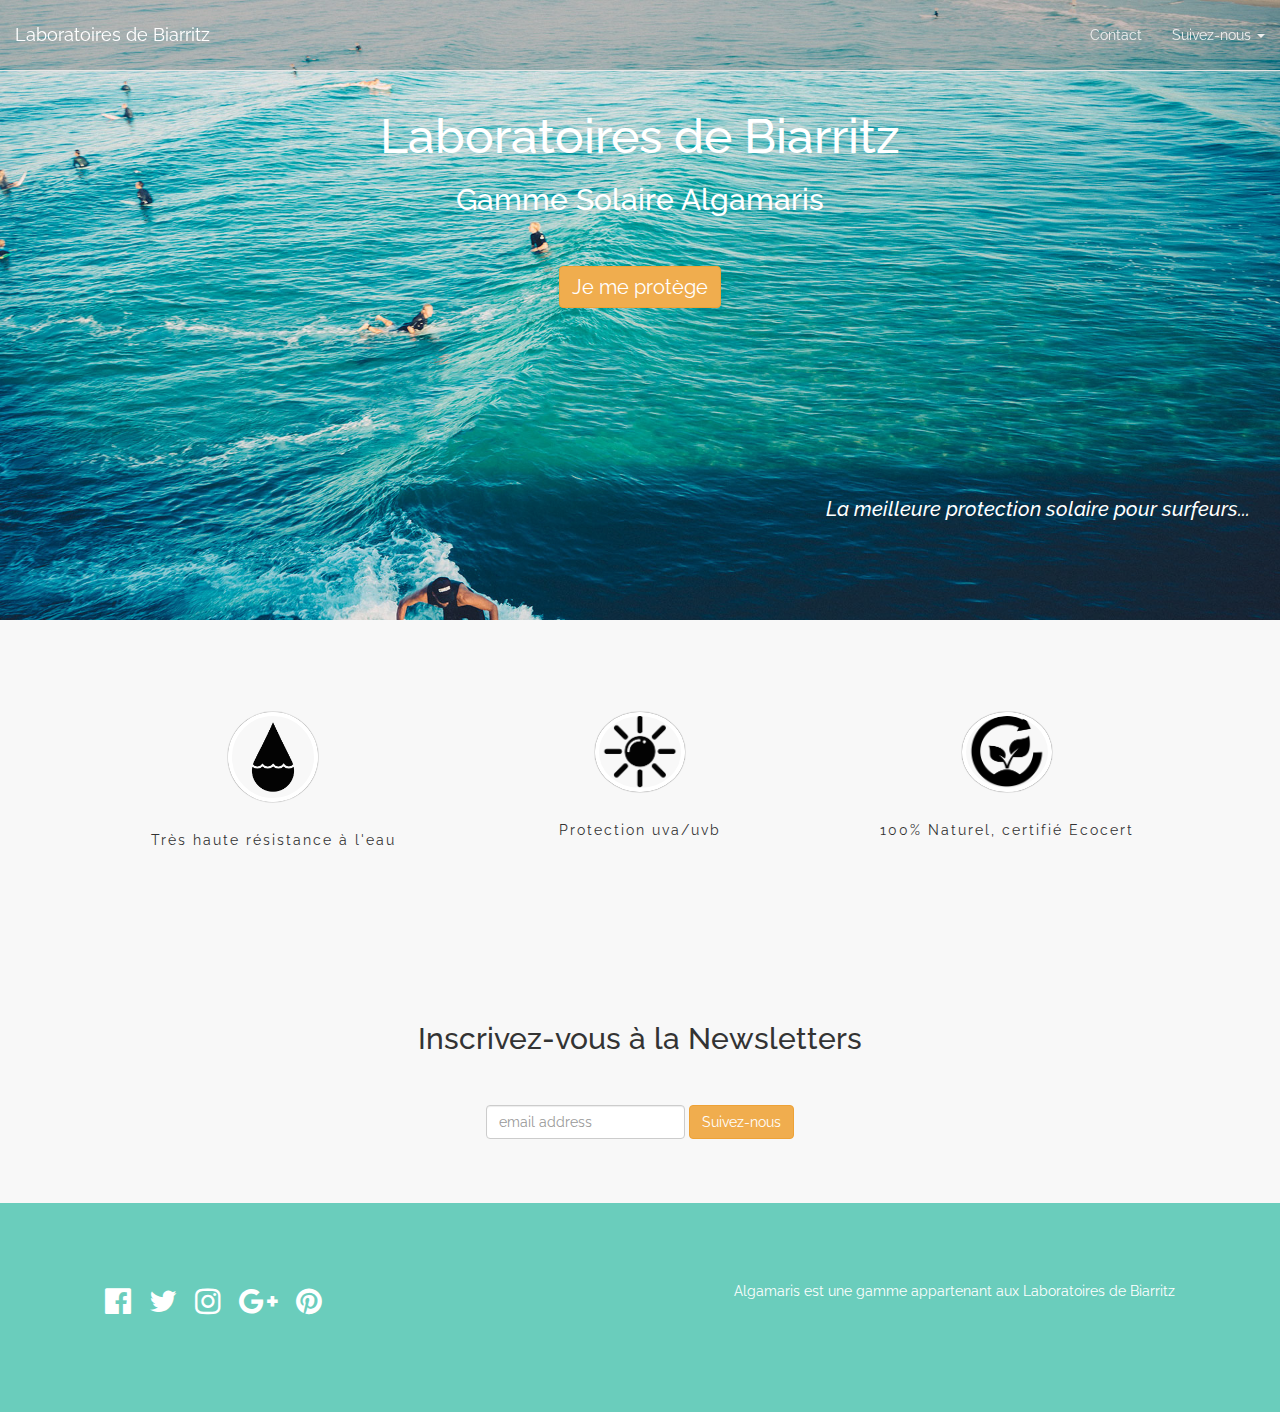
==== index.html @ d1004d2c "changement taille spencer" ====
<html>
<head>
	<meta charset="utf-8">
    <meta http-equiv="X-UA-Compatible" content="IE=edge">
    <meta name="viewport" content="width=device-width, initial-scale=1">
    
	<title>Algamaris - Crèmes solaires pour surfeurs</title>
  <meta name="description" content="Les Laboratoires de Biarritz commercialisent des produits solaires bio et résistants à l'eau tout en protégant les océans. " />
	<link rel="stylesheet" href="https://maxcdn.bootstrapcdn.com/bootstrap/3.2.0/css/bootstrap.min.css">
	<link href='http://fonts.googleapis.com/css?family=Raleway:400,700' rel='stylesheet' type='text/css'>
	<link rel="stylesheet" href="http://maxcdn.bootstrapcdn.com/font-awesome/4.3.0/css/font-awesome.min.css">
	<link rel="stylesheet" type="text/css" href="style.css">

<meta property="og:title" content="Algamaris - Crèmes solaires pour Surfeurs" />
<meta property="og:type" content="article" />
<meta property="og:url" content="http://www.laboratoires-biarritz.fr/" />
<meta property="og:image" content="http://example.com/image.jpg" />
<meta property="og:description" content="Les Laboratoires de Biarritz commercialisent des produits solaires bio et résistants à l'eau tout en protégant les océans." />
<meta property="og:site_name" content="Laboratoires de Biarritz" />
<meta property="fb:admins" content="https://www.facebook.com/laboratoires.biarritz" />


</head>

<body>

<nav class="navbar navbar-default navbar-fixed-top navbar-transparent">
  <div class="container-fluid">
    <!-- Brand and toggle get grouped for better mobile display -->
    <div class="navbar-header">
      <button type="button" class="navbar-toggle collapsed" data-toggle="collapse" data-target="#bs-example-navbar-collapse-1">
        <span class="sr-only">Toggle navigation</span>
        <span class="icon-bar"></span>
        <span class="icon-bar"></span>
        <span class="icon-bar"></span>
      </button>
      <a class="navbar-brand" href="http://www.laboratoires-biarritz.fr/">Laboratoires de Biarritz</a>
    </div>

    <!-- Collect the nav links, forms, and other content for toggling -->
    
      <ul class="nav navbar-nav navbar-right">
        <li><a href="contact.html">Contact</a></li>
        <li class="dropdown">
          <a href="#" class="dropdown-toggle" data-toggle="dropdown" role="button" aria-expanded="false">Suivez-nous <span class="caret"></span></a>
          <ul class="dropdown-menu" role="menu">
            <li><a href="https://www.facebook.com/laboratoires.biarritz">Facebook</a></li>
            <li><a href="https://twitter.com/labobiarritz">Twitter</a></li>
            <li><a href="https://instagram.com/labobiarritz/">Instagram</a></li>
            <li><a href="https://www.pinterest.com/labobiarritz/">Pinterest</a></li>
          </ul>
        </li>
      </ul>
    </div><!-- /.navbar-collapse -->
  </div><!-- /.container-fluid -->
</nav>


	<div id="wrapper">
    <h1 class="text-center">Laboratoires de Biarritz</h1>
    <h2 class="text-center">Gamme Solaire Algamaris</h2>

    <button type="button" class="btn btn-warning" class="text-center" class="button"><a href="http://www.laboratoires-biarritz.fr/boutique/fr/12-protection-solaire">Je me protège</a></button>

     <h3 class="text-right">La meilleure protection solaire pour surfeurs...</h2>
  </div>

  </div>
</div>

<div class="spacer"></div>

<div class="container text-center">
  <div class="row">

    <div class="col-sm-4 feature">
    <img src="images/noun_1587.png" alt="Resistant à l'eau" width="90px">
    <p>Très haute résistance à l'eau</p>
    </div>

    <div class="col-sm-4 feature">
    <img src="images/noun_16610_cc.png" alt="Protection solaire" width="90">
    <p>Protection uva/uvb</p>
    </div>

    <div class="col-sm-4 feature">
    <img src="images/noun_107010_cc.png" alt="cosmebio" width="90px">
    <p>100% Naturel, certifié Ecocert</p>
    </div>
  
  </div>
</div>

<div class="spacer"></div>

<div class="container">
  <div class="row">
    <div class="col-xs-12 text-center">
      
      <h2>Inscrivez-vous à la Newsletters</h2>
        <link href="//cdn-images.mailchimp.com/embedcode/slim-081711.css" rel="stylesheet" type="text/css">
        <div id="mc_embed_signup">
        <form class="form-inline" role="form" action="YOUR MAILCHIMP LIST URL" method="post" id="mc-embedded-subscribe-form" name="mc-embedded-subscribe-form">
          <input type="email" name="EMAIL" class="form-control" id="mce-EMAIL" placeholder="email address" required>
          <input type="submit" value="Suivez-nous" name="subscribe" id="mc-embedded-subscribe" class="btn btn-warning">
        </form>
        </div>

    </div>
  </div>  
</div>

<div id="footer">
<div class="container">
	<div class="row">

		<div class="col-xs-6 col-md-4">


		<ul class="list-inline social">
			<li><a href="https://www.facebook.com/laboratoires.biarritz"><i class="fa fa-facebook-official"></i></a></li>
			<li><a href="https://twitter.com/LaboBiarritz"><i class="fa fa-twitter"></i></a></li>
			<li><a href="https://instagram.com/labobiarritz/"><i class="fa fa-instagram"></i></a></li>
      <li><a href="https://plus.google.com/+LaboratoiresbiarritzFrance"><i class="fa fa-google-plus"></i></a></li>
      <li><a href="https://www.pinterest.com/labobiarritz/"><i class="fa fa-pinterest"></i></a></li>
		</ul>
		</div>

		<div class="col-xs-6 col-md-8 text-right">	
			<p>Algamaris est une gamme appartenant aux <a href="http://www.laboratoires-biarritz.fr/">Laboratoires de Biarritz</a></p>
		</div>
	</div>
</div>
</div>


<script src="https://ajax.googleapis.com/ajax/libs/jquery/1.11.1/jquery.min.js"></script>
 <script src="https://maxcdn.bootstrapcdn.com/bootstrap/3.2.0/js/bootstrap.min.js"></script>

</body>
</html>
---- style.css ----
body {
	background-color: #F8F8F8;
	font-family: Raleway, sans-serif;
}

#wrapper a{
	color:white;
	text-decoration: none;
	font-size: 20px;
}

a:hover {
	text-decoration: underline;
}

h1{
	font-size: 48px;
	font-weight: 700px;
}

h2 {
	font-size: 30px;
	margin-bottom: 50px;
	font-weight: 700px;
}

h3 {
	font-size: 20px;
	margin-top: 190px;
	margin-right: 30px;
	font-weight: 400px;
	font-style: italic;
}

img{
  border-radius: 50%;
  border: 4px solid white;
  box-shadow: 0px 0px 1px black;
  transition: all 0.2s linear;
  -webkit-transition: all 0.2s linear;
}

img:hover{
  transform: rotate(10deg) scale(1.1);
  -webkit-transform: rotate(10deg) scale(1.1);
}

.container{
	padding: 50px;
}

#footer {
	background-color: #6ACDBC;
	color:white;
	padding-top: 2em;
	padding-bottom: 2em;
}

#footer a {
	color:white;
}

#footer a:hover{
	color:#ddd;
}

.social {
	font-size: 30px;
}

#wrapper{
	background-image: url("./images/waves-surfing-surfers.jpg");
	height:620px;
	background-size: cover;
	text-align: center;
	padding-top: 90px;
	color: white;
	text-shadow:8px 8px 8px rgba (255, 133, 60, 0.8);
}

.spacer {
	height:3em;
}

.feature p {
	font-weight: 300px;
	letter-spacing: 2px;
}

.feature img {
	margin-bottom: 2em;
}

.navbar-transparent {
  background-color: rgba(0, 0, 0, 0.2);
}

.navbar-transparent .navbar-brand,
.navbar-transparent .navbar-nav > li > a {
  color: #eeeeee;
  line-height: 40px;
}

.navbar-transparent .navbar-nav > li > a:hover,
.navbar-transparent .navbar-nav > li > a:active,
.navbar-transparent .navbar-nav > li > a:focus,
.navbar-transparent .navbar-nav > .open > a,
.navbar-transparent .navbar-nav > .open > a:hover,
.navbar-transparent .navbar-nav > .open > a:focus {
  color: white;
  background-color: rgba(0, 0, 0, 0.3);
}

.navbar-transparent .navbar-brand:hover,
.navbar-transparent .navbar-brand:active,
.navbar-transparent .navbar-brand:focus {
  color: white;
}

.button {
	color: #ff853c;
}

.btn btn-warning {
	color: #ff853c;
}
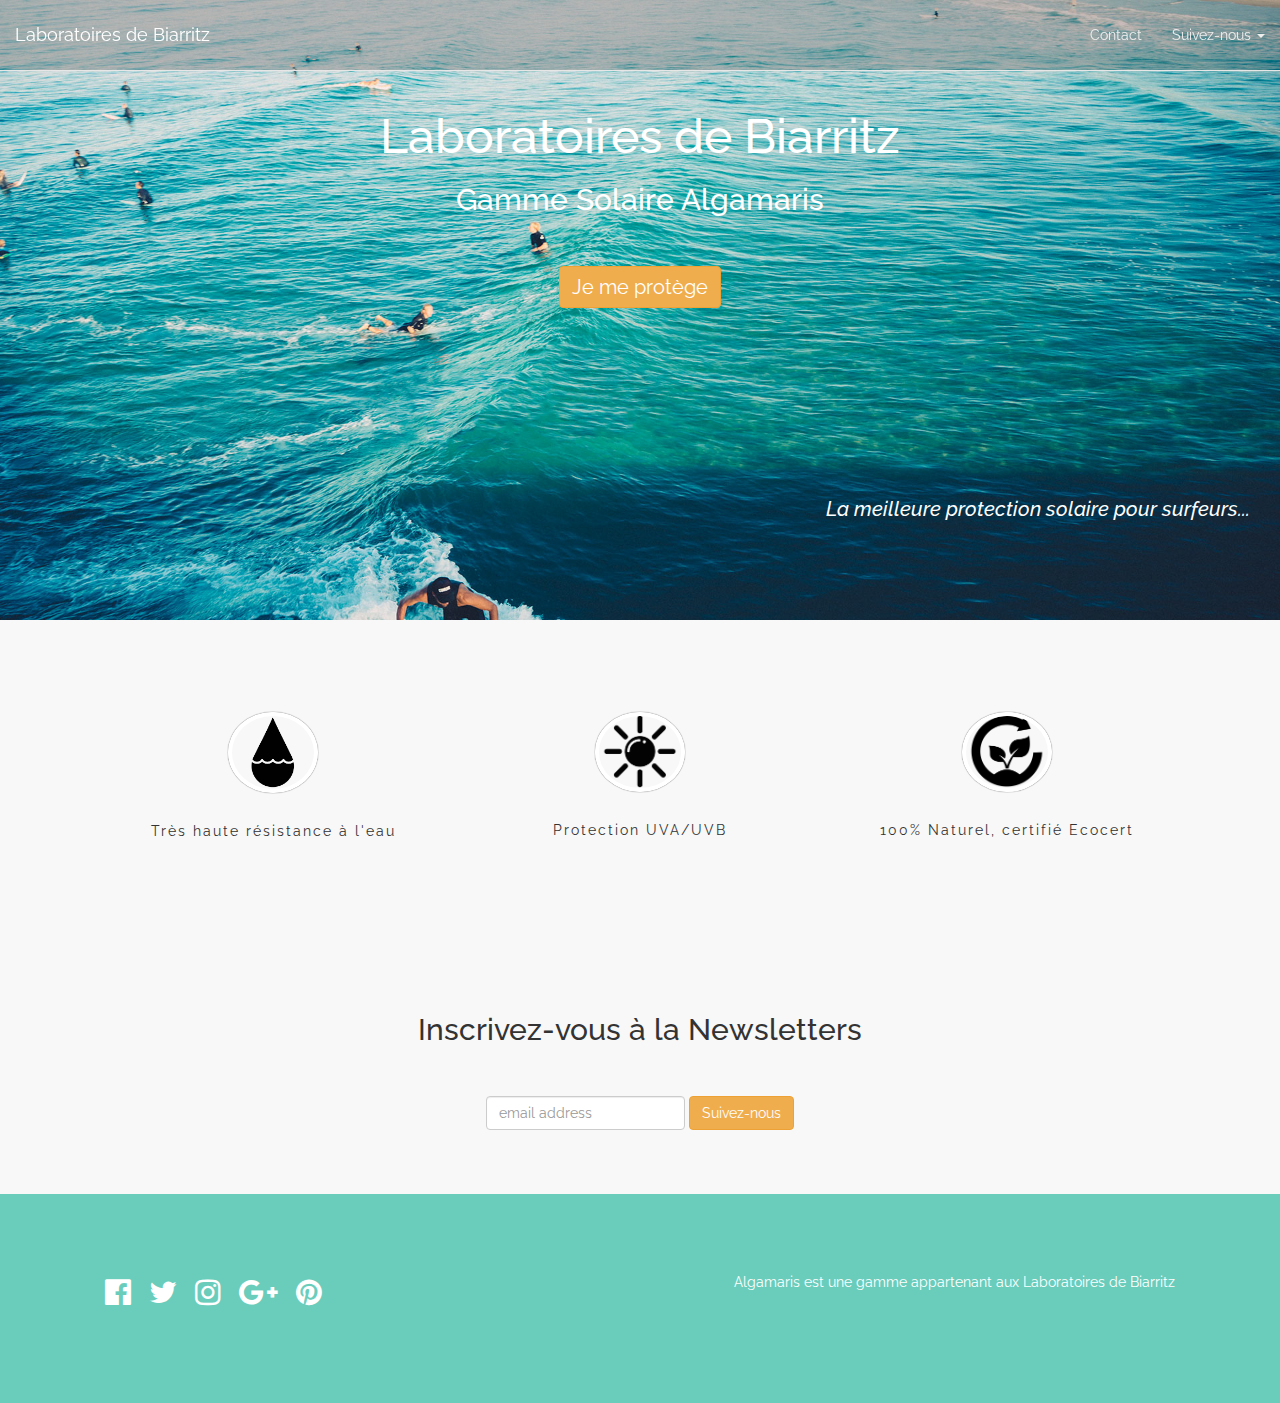
==== commit 34277636: "changement taille feature" ====
--- a/index.html
+++ b/index.html
@@ -80,7 +80,7 @@
 
     <div class="col-sm-4 feature">
     <img src="images/noun_16610_cc.png" alt="Protection solaire" width="90">
-    <p>Protection uva/uvb</p>
+    <p>Protection UVA/UVB</p>
     </div>
 
     <div class="col-sm-4 feature">
--- a/style.css
+++ b/style.css
@@ -83,7 +83,7 @@
 }
 
 .feature p {
-	font-weight: 300px;
+	font-weight: 400px;
 	letter-spacing: 2px;
 }
 
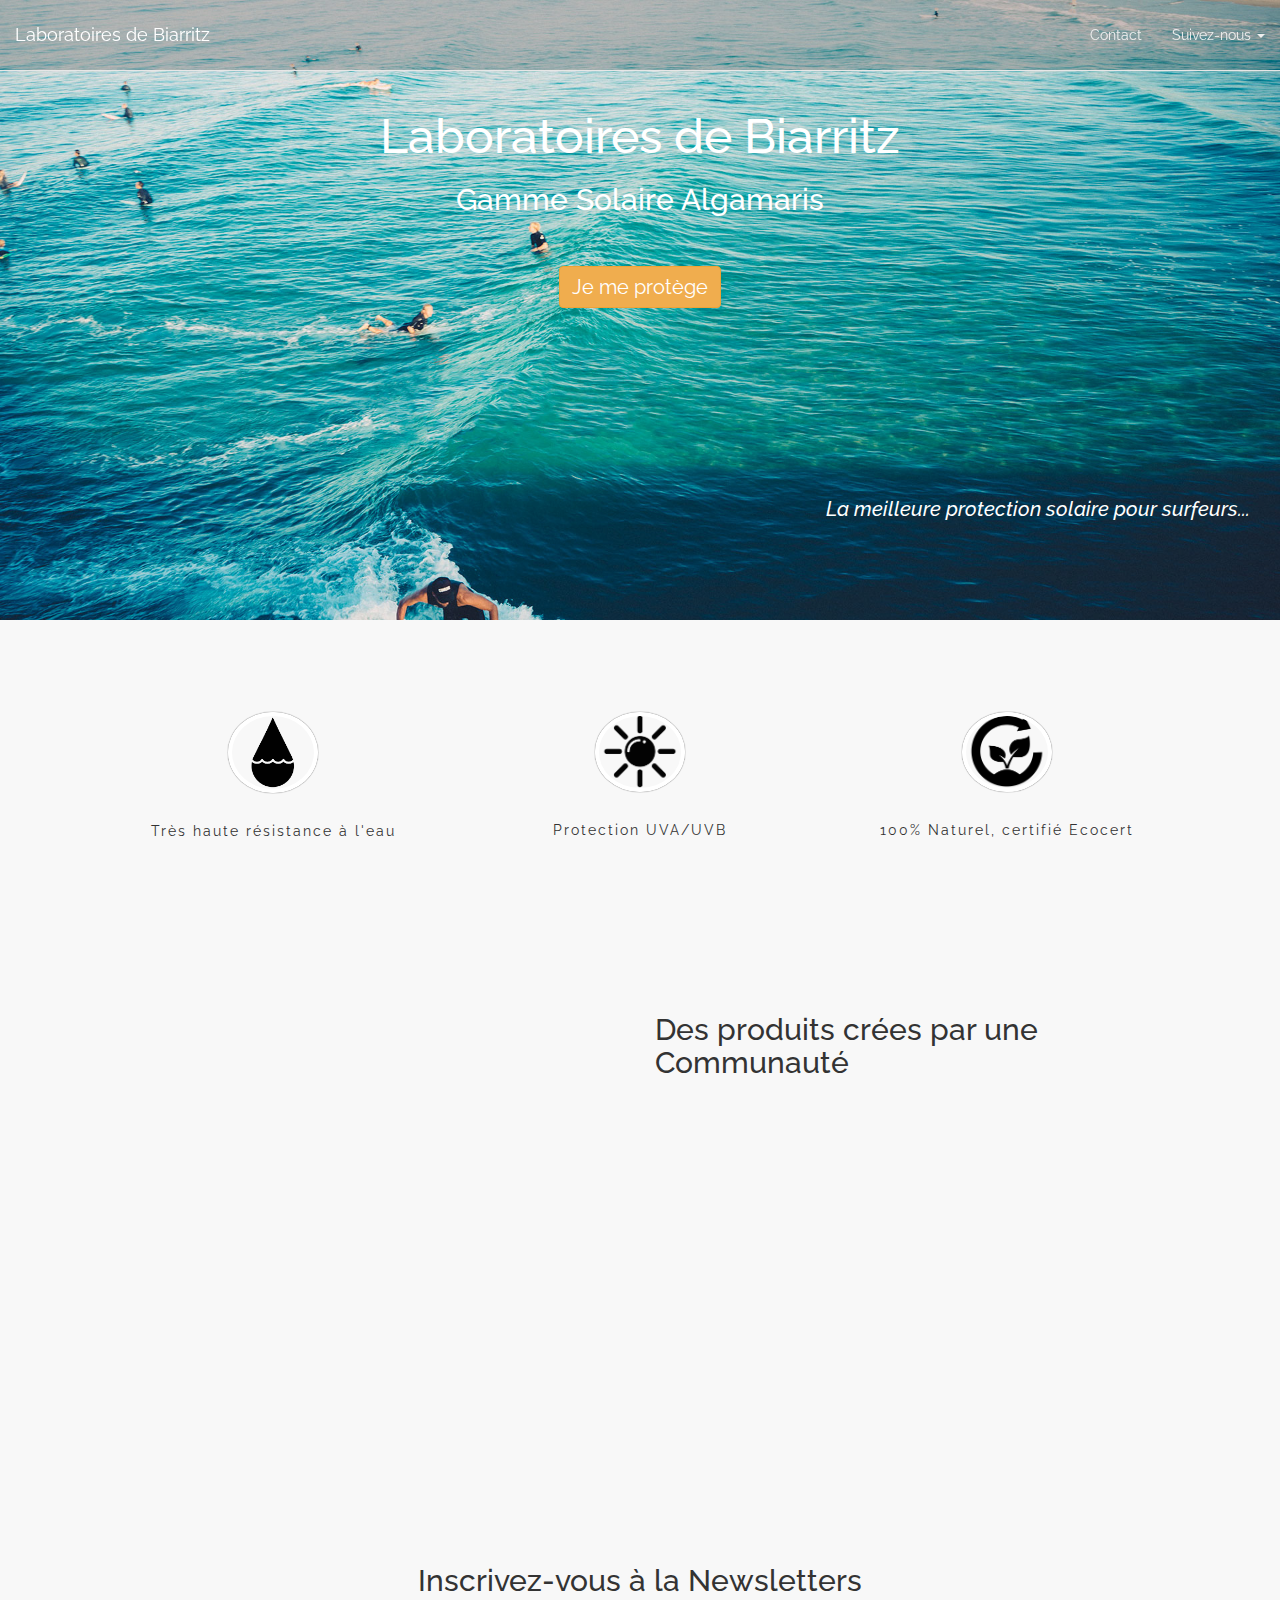
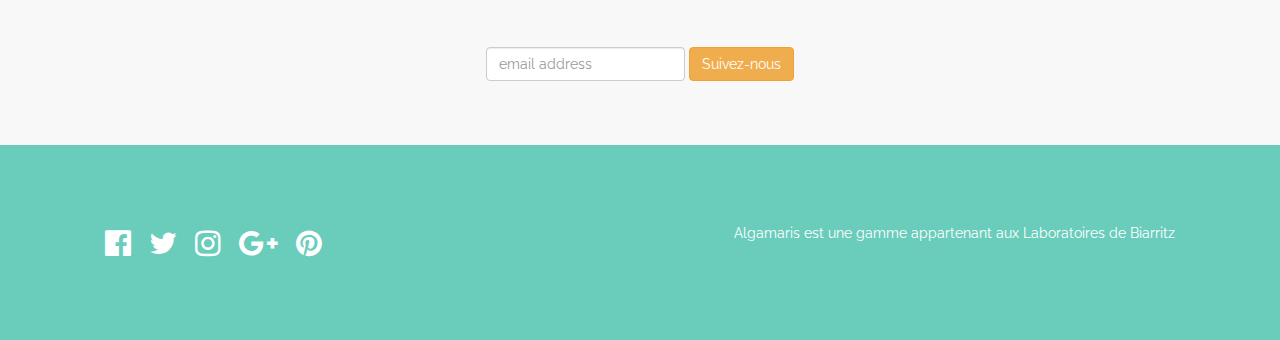
==== commit ae89e8ed: "intégration vidéo youtube" ====
--- a/index.html
+++ b/index.html
@@ -95,6 +95,16 @@
 
 <div class="container">
   <div class="row">
+    <div class="col-xs-12 col-md-6"></div>
+    <div class="col-xs-12 col-md-6">
+      <h2>Des produits crées par une Communauté</h2>
+      <iframe width="560" height="315" src="https://www.youtube.com/embed/8LXMCymBM7k" frameborder="0" allowfullscreen></iframe>
+    </div>
+  </div>
+</div>
+
+<div class="container">
+  <div class="row">
     <div class="col-xs-12 text-center">
       
       <h2>Inscrivez-vous à la Newsletters</h2>
--- a/style.css
+++ b/style.css
@@ -53,7 +53,7 @@
 	background-color: #6ACDBC;
 	color:white;
 	padding-top: 2em;
-	padding-bottom: 2em;
+	padding-bottom: 1em;
 }
 
 #footer a {
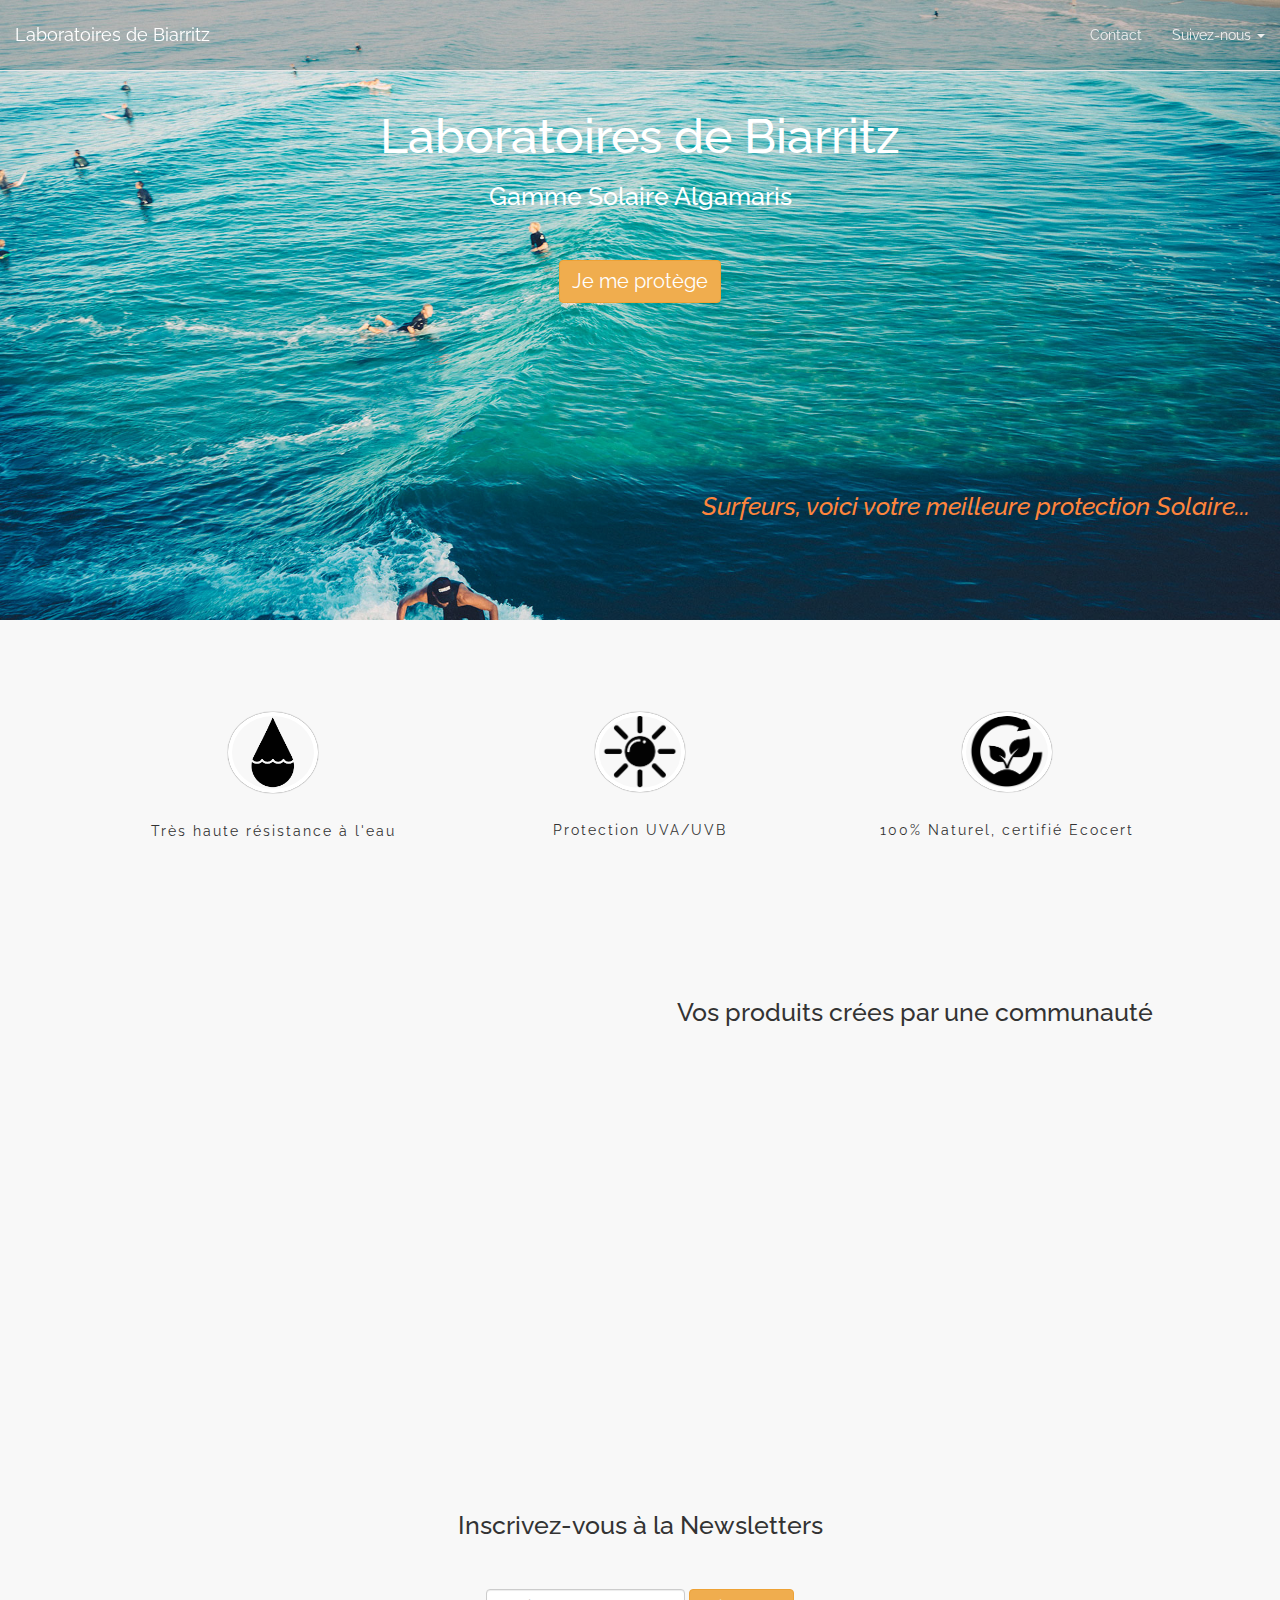
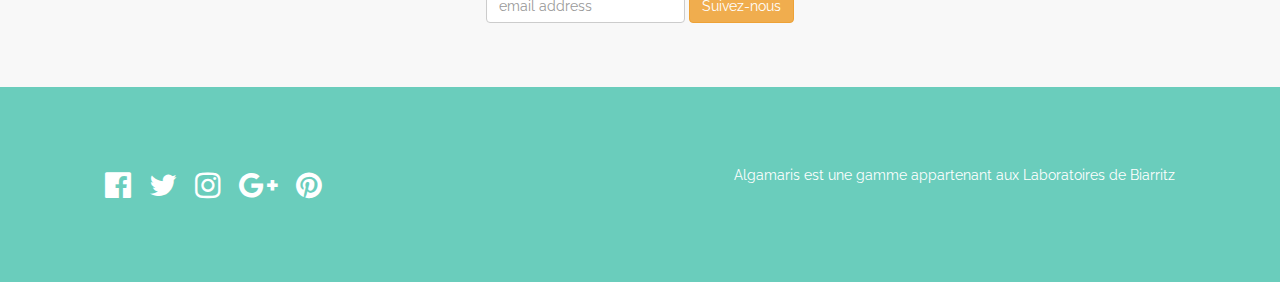
==== commit b304777d: "correction titre h3 et h2" ====
--- a/index.html
+++ b/index.html
@@ -62,7 +62,7 @@
 
     <button type="button" class="btn btn-warning" class="text-center" class="button"><a href="http://www.laboratoires-biarritz.fr/boutique/fr/12-protection-solaire">Je me protège</a></button>
 
-     <h3 class="text-right">La meilleure protection solaire pour surfeurs...</h2>
+     <h3 class="text-right">Surfeurs, voici votre meilleure protection Solaire...</h3>
   </div>
 
   </div>
@@ -91,13 +91,13 @@
   </div>
 </div>
 
-<div class="spacer"></div>
+<div class="spacer-2"></div>
 
 <div class="container">
   <div class="row">
     <div class="col-xs-12 col-md-6"></div>
     <div class="col-xs-12 col-md-6">
-      <h2>Des produits crées par une Communauté</h2>
+      <h2 class="text-center">Vos produits crées par une communauté</h2>
       <iframe width="560" height="315" src="https://www.youtube.com/embed/8LXMCymBM7k" frameborder="0" allowfullscreen></iframe>
     </div>
   </div>
--- a/style.css
+++ b/style.css
@@ -19,17 +19,19 @@
 }
 
 h2 {
-	font-size: 30px;
+	font-size: 25px;
 	margin-bottom: 50px;
 	font-weight: 700px;
 }
 
 h3 {
-	font-size: 20px;
+	font-size: 25px;
 	margin-top: 190px;
 	margin-right: 30px;
 	font-weight: 400px;
 	font-style: italic;
+	color: #ff853c;
+
 }
 
 img{
@@ -124,5 +126,8 @@
 .btn btn-warning {
 	color: #ff853c;
 }
+.spacer-2 {
+	height:2em;
+}
 
 
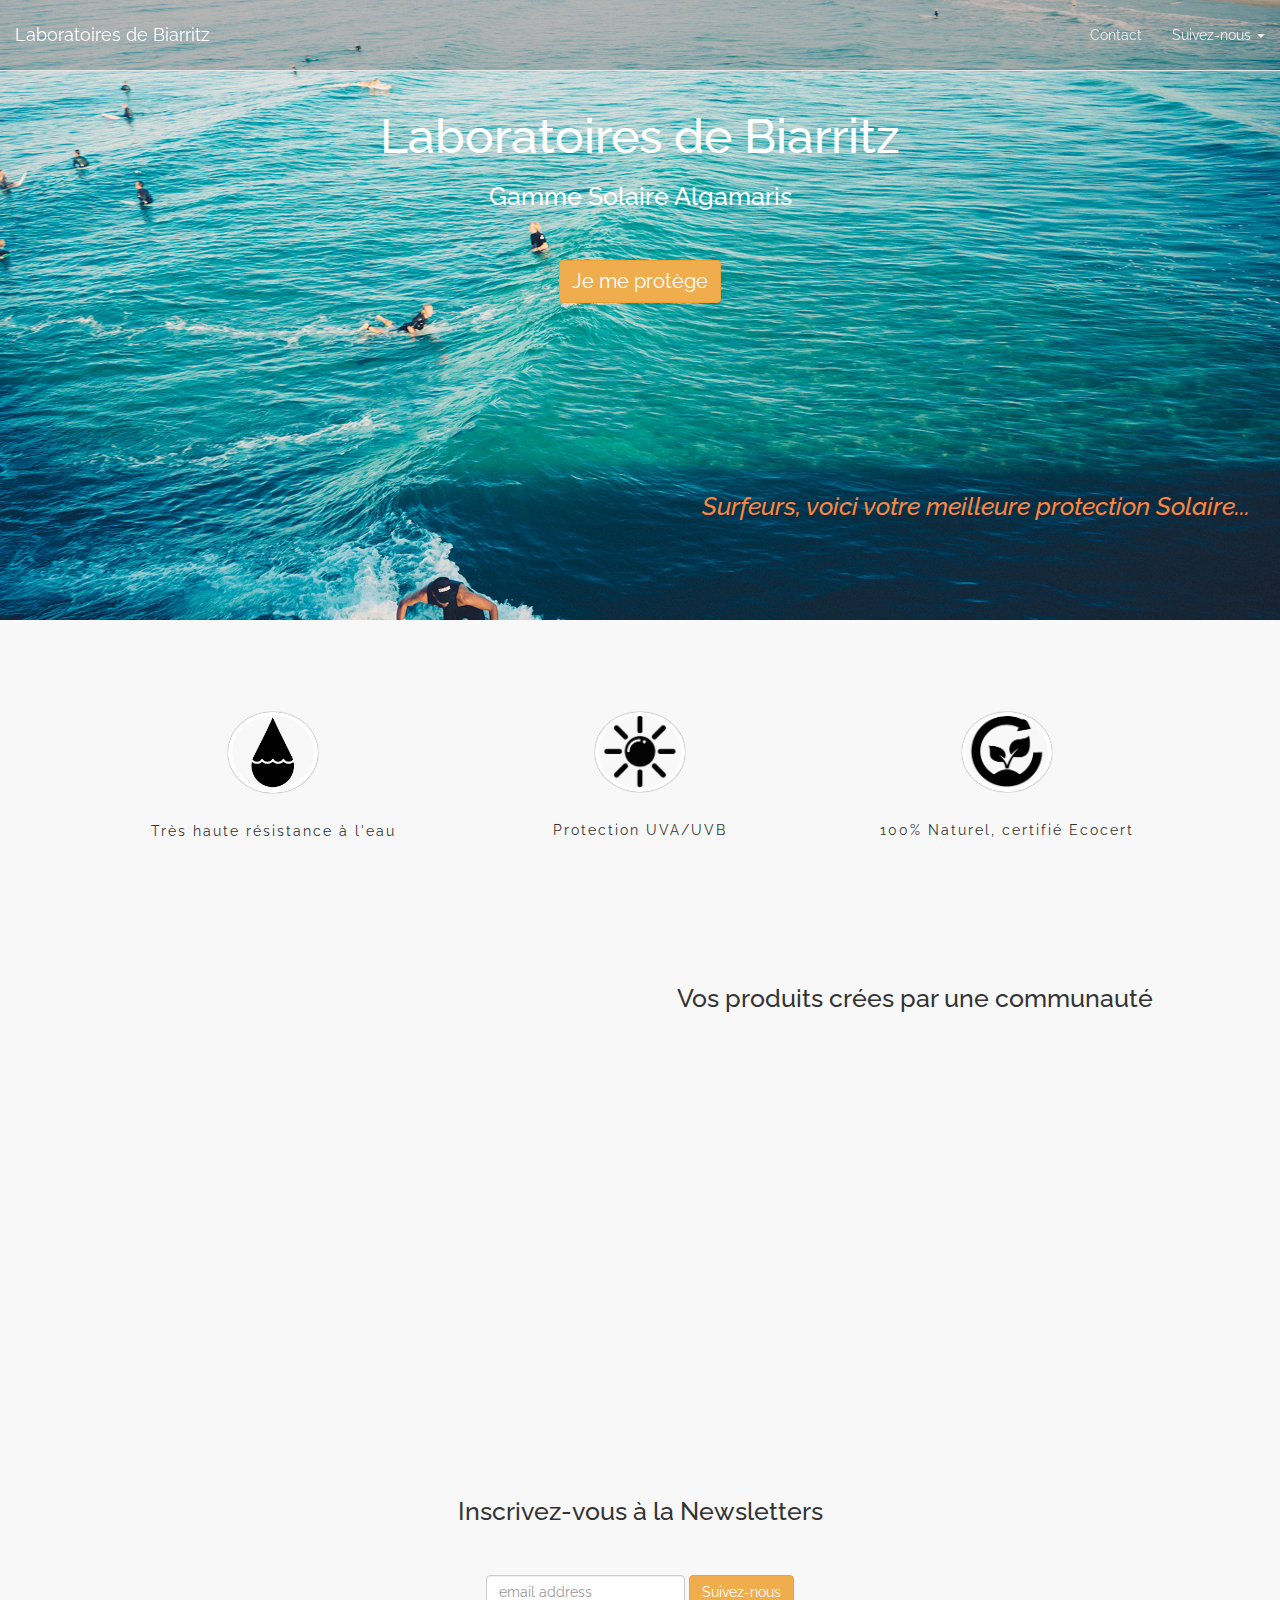
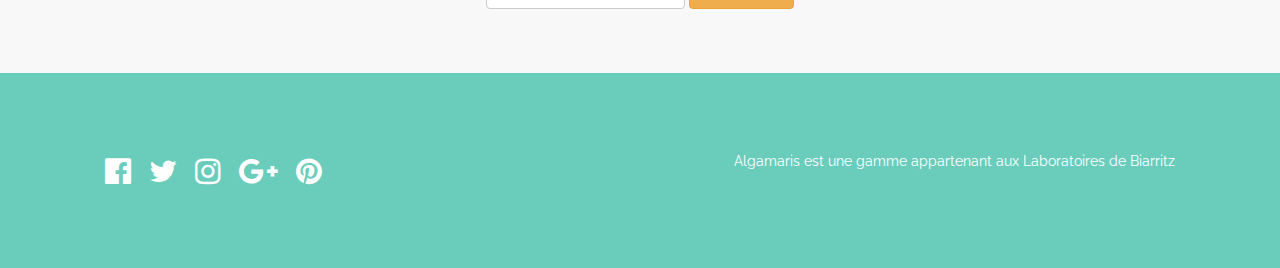
==== commit a07be71f: "correction spacer" ====
--- a/index.html
+++ b/index.html
@@ -91,7 +91,7 @@
   </div>
 </div>
 
-<div class="spacer-2"></div>
+<div class="spacer2"></div>
 
 <div class="container">
   <div class="row">
--- a/style.css
+++ b/style.css
@@ -126,8 +126,8 @@
 .btn btn-warning {
 	color: #ff853c;
 }
-.spacer-2 {
-	height:2em;
+.spacer2 {
+	height:1em;
 }
 
 
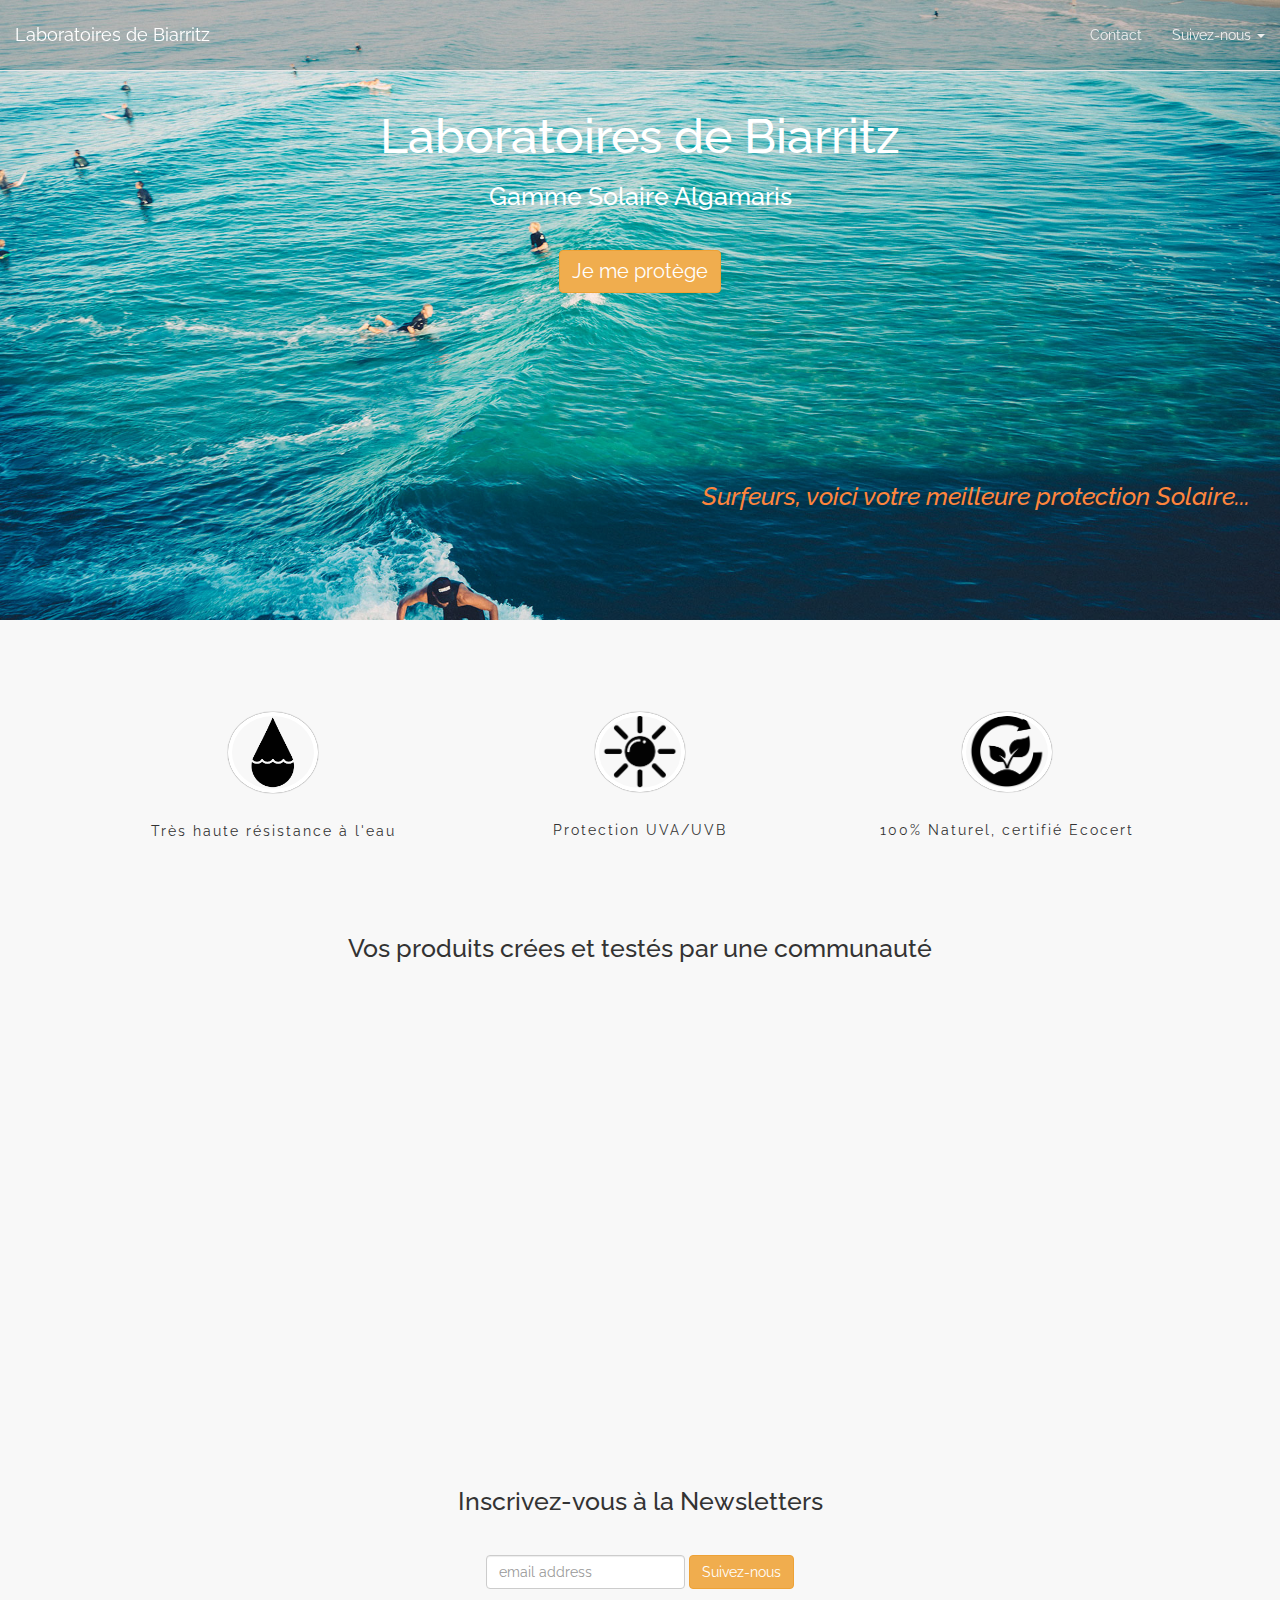
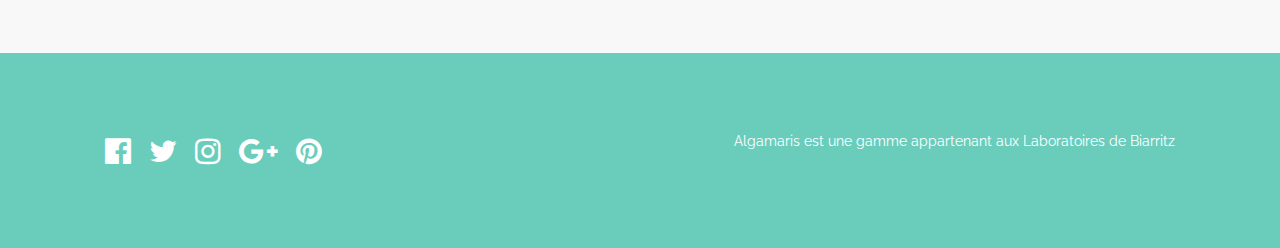
==== commit 4482e0a5: "changement titre h2" ====
--- a/index.html
+++ b/index.html
@@ -93,11 +93,15 @@
 
 <div class="spacer2"></div>
 
+<h2 class="text-center">Vos produits crées et testés par une communauté</h2>
 <div class="container">
   <div class="row">
-    <div class="col-xs-12 col-md-6"></div>
     <div class="col-xs-12 col-md-6">
-      <h2 class="text-center">Vos produits crées par une communauté</h2>
+      
+    </div>
+
+
+    <div class="col-xs-12 col-md-6">
       <iframe width="560" height="315" src="https://www.youtube.com/embed/8LXMCymBM7k" frameborder="0" allowfullscreen></iframe>
     </div>
   </div>
--- a/style.css
+++ b/style.css
@@ -20,7 +20,7 @@
 
 h2 {
 	font-size: 25px;
-	margin-bottom: 50px;
+	margin-bottom: 40px;
 	font-weight: 700px;
 }
 
@@ -31,7 +31,6 @@
 	font-weight: 400px;
 	font-style: italic;
 	color: #ff853c;
-
 }
 
 img{
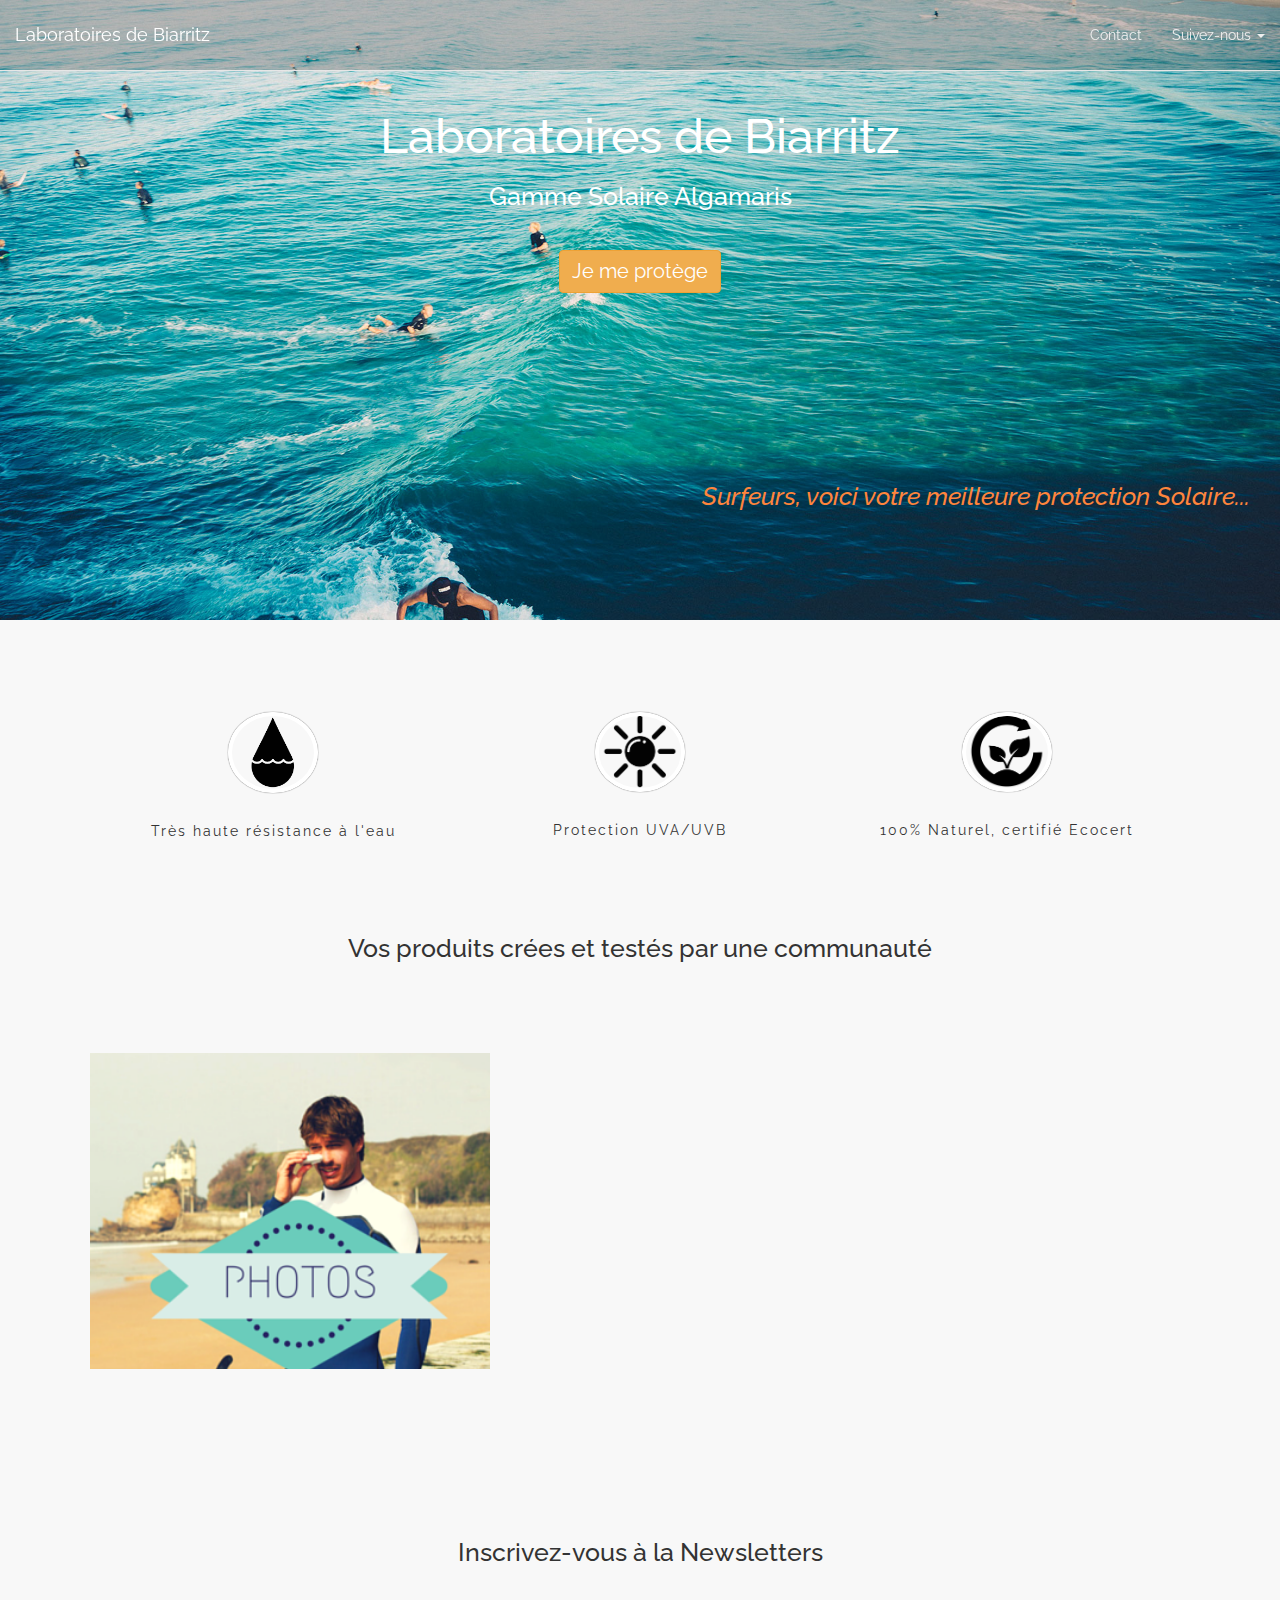
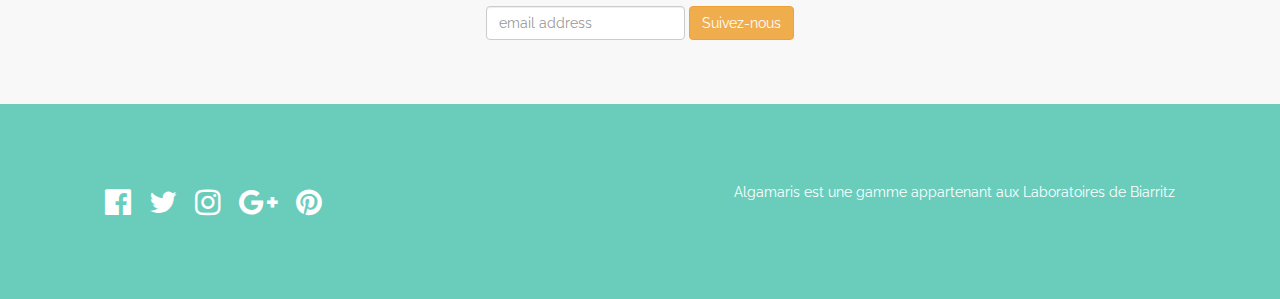
==== commit ecc72cfb: "insertion encart photo vincent" ====
--- a/index.html
+++ b/index.html
@@ -96,8 +96,7 @@
 <h2 class="text-center">Vos produits crées et testés par une communauté</h2>
 <div class="container">
   <div class="row">
-    <div class="col-xs-12 col-md-6">
-      
+    <div class="col-xs-12 col-md-6 vincent">
     </div>
 
 
--- a/style.css
+++ b/style.css
@@ -129,4 +129,12 @@
 	height:1em;
 }
 
-
+.vincent {
+	background-image: url("images/photos_surfeurs.png");
+	height: 316px;
+	width: 400px;
+	background-size: cover;
+	background-repeat: no-repeat;
+	margin-right: 90px;
+	margin-bottom: 50px;
+}
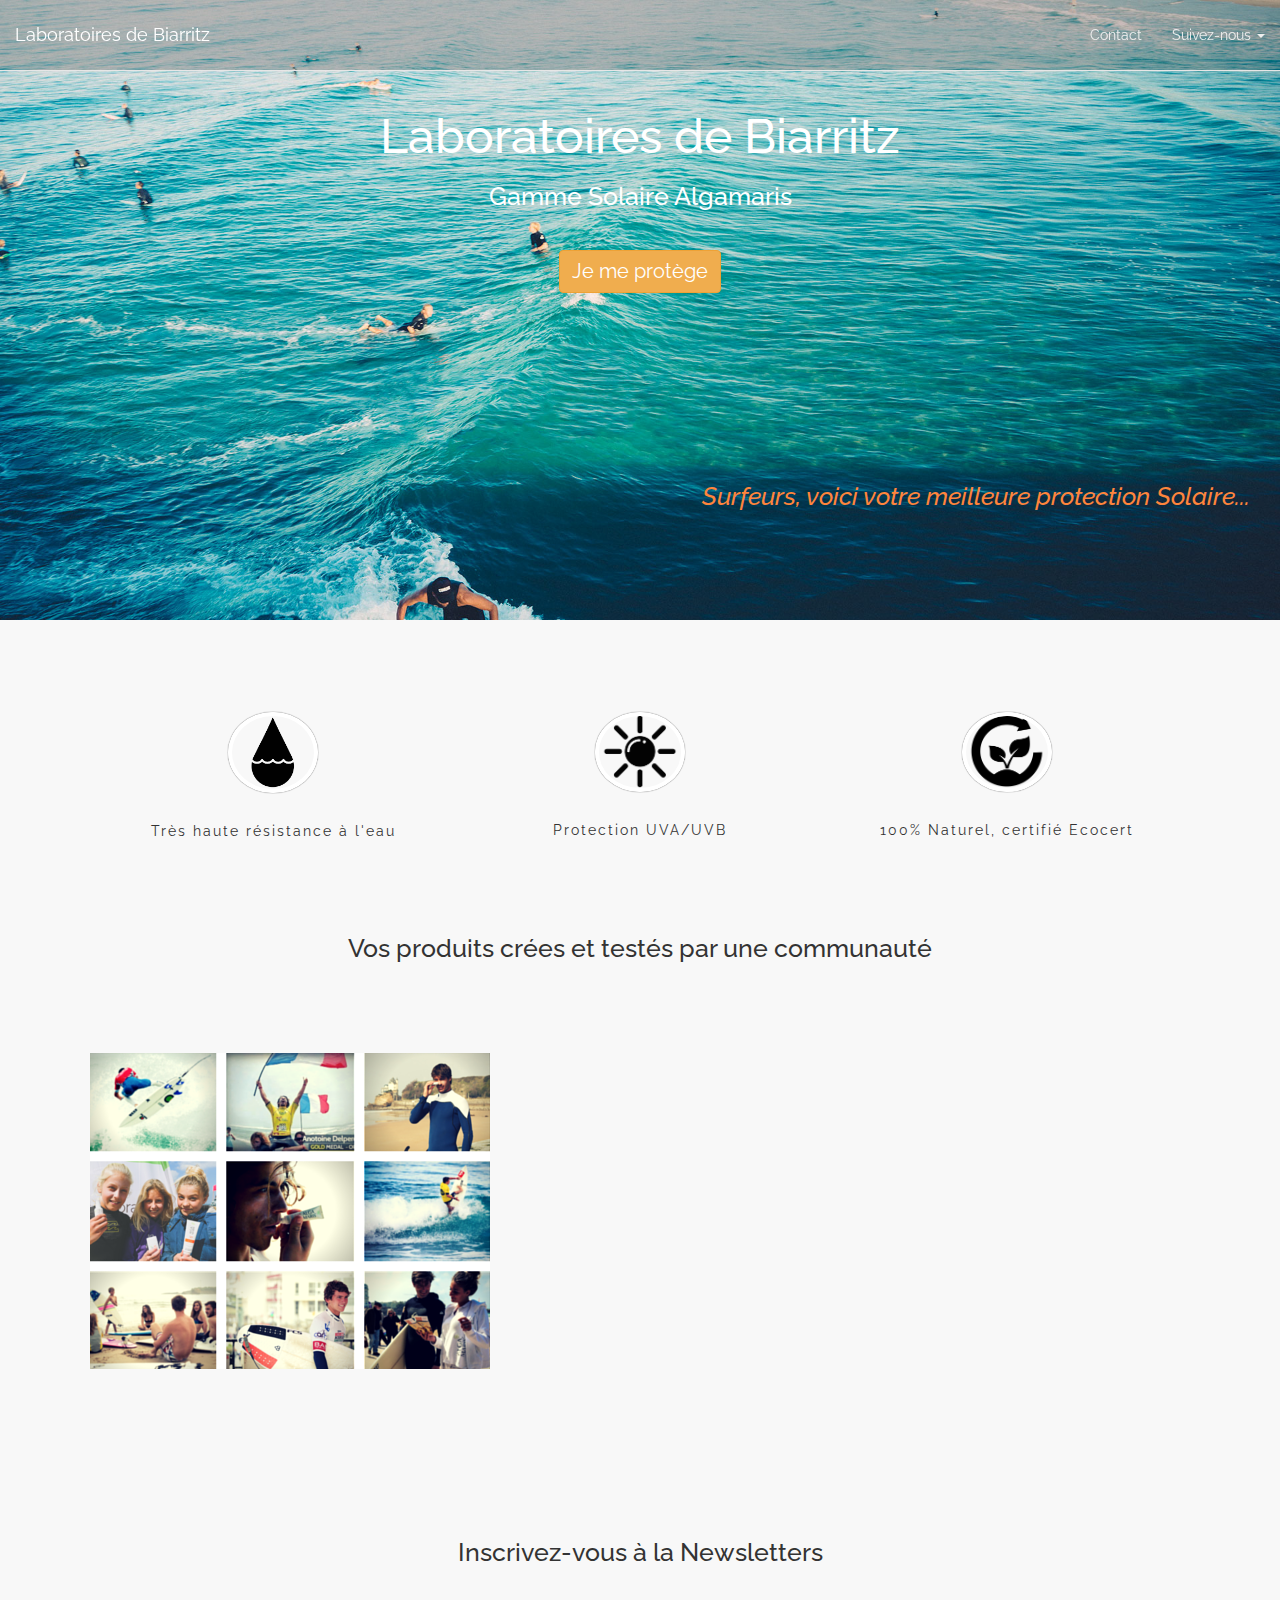
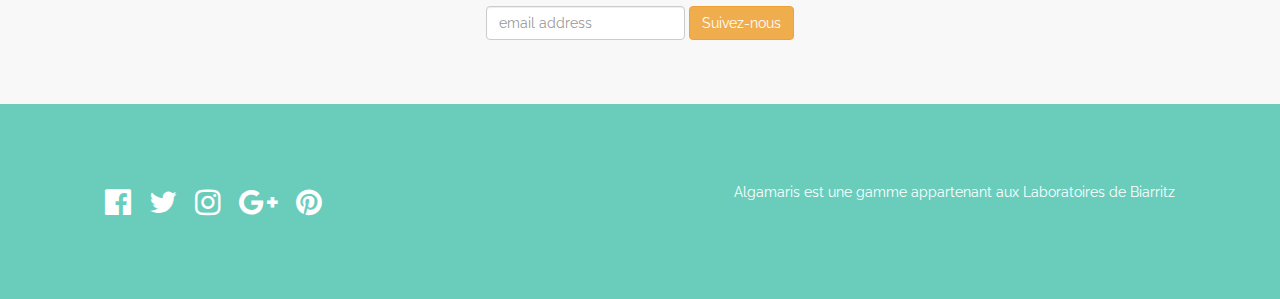
==== commit 316d2853: "changement de photo" ====
--- a/index.html
+++ b/index.html
@@ -96,7 +96,7 @@
 <h2 class="text-center">Vos produits crées et testés par une communauté</h2>
 <div class="container">
   <div class="row">
-    <div class="col-xs-12 col-md-6 vincent">
+    <div class="col-xs-12 col-md-6 photos">
     </div>
 
 
--- a/style.css
+++ b/style.css
@@ -129,8 +129,8 @@
 	height:1em;
 }
 
-.vincent {
-	background-image: url("images/photos_surfeurs.png");
+.photos {
+	background-image: url("images/photos-surf.png");
 	height: 316px;
 	width: 400px;
 	background-size: cover;
